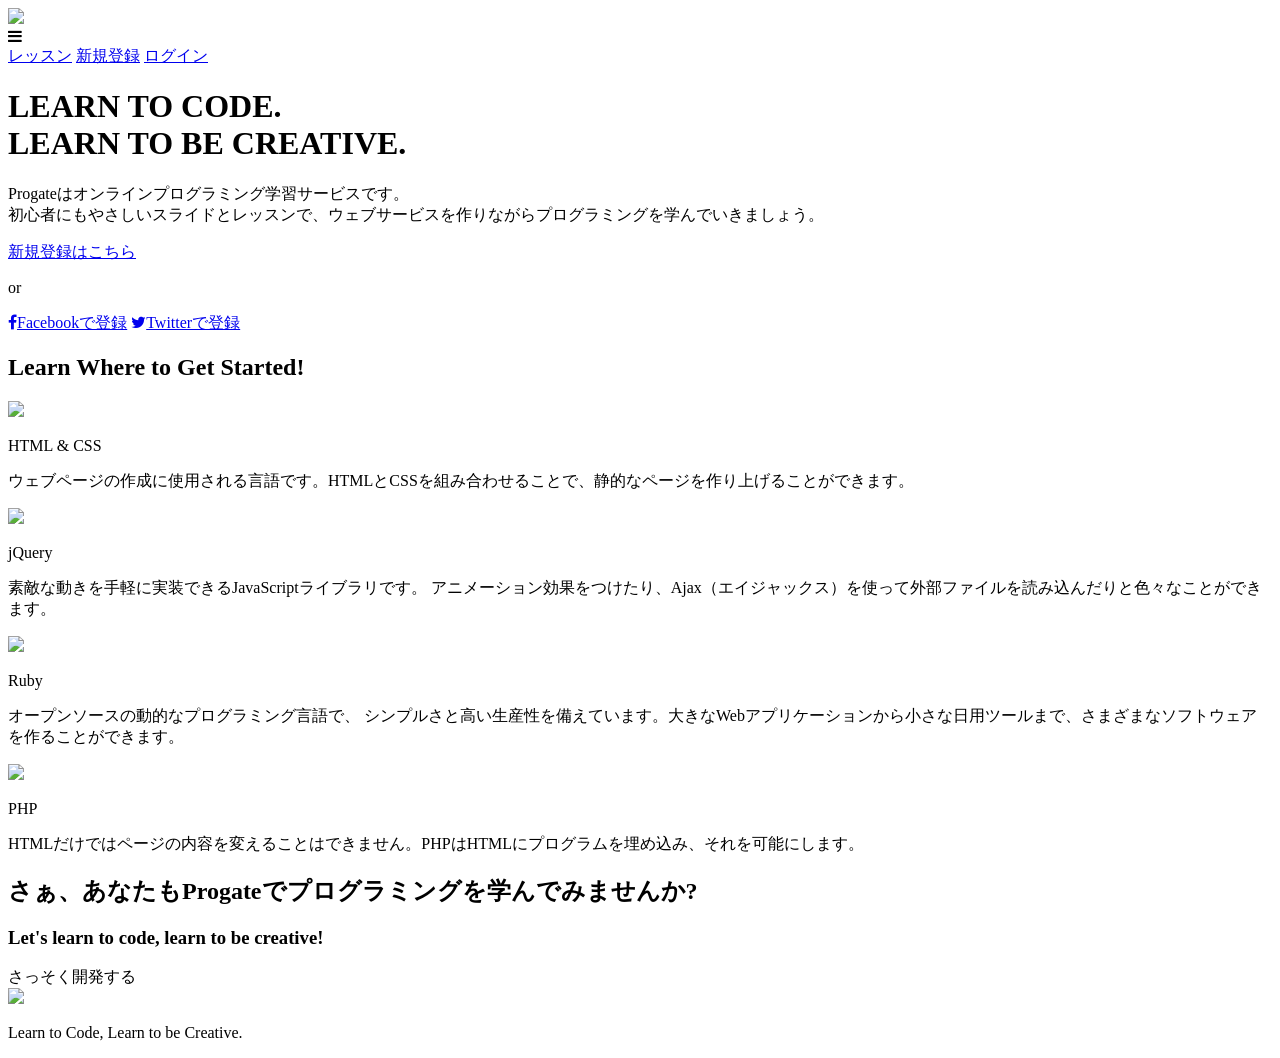
==== index.html @ 517d896f "cm ind" ====
<!DOCTYPE html>
<html>
<head>
  <meta charset="utf-8">
  <meta name="viewport" content="width=device-width, initial-scale=1.0">
  <title>Progate</title>
  <link href="https://maxcdn.bootstrapcdn.com/font-awesome/4.7.0/css/font-awesome.min.css" rel="stylesheet" integrity="sha384-wvfXpqpZZVQGK6TAh5PVlGOfQNHSoD2xbE+QkPxCAFlNEevoEH3Sl0sibVcOQVnN" crossorigin="anonymous">
  <link rel="stylesheet" type="text/css" href="stylesheet.css">
</head>
<body>
  <header>
    <div class="container">
      <div class="header-left">
        <img class="logo" src="https://prog-8.com/images/html/advanced/main_logo.png">
      </div>
      <span class="fa fa-bars menu-icon"></span>
      <div class="header-right">
        <a href="#">レッスン</a>
        <a href="#">新規登録</a>
        <a href="#" class="login">ログイン</a>
      </div>
    </div>
  </header>
  <div class="top-wrapper">
    <div class="container">
      <h1>LEARN TO CODE.<br>LEARN TO BE CREATIVE.</h1>
      <p>Progateはオンラインプログラミング学習サービスです。<br>初心者にもやさしいスライドとレッスンで、ウェブサービスを作りながらプログラミングを学んでいきましょう。</p>
      <div class="btn-wrapper">
        <a href="#" class="btn signup">新規登録はこちら</a>
        <p>or</p>
        <a href="#" class="btn facebook"><span class="fa fa-facebook"></span>Facebookで登録</a>
        <a href="#" class="btn twitter"><span class="fa fa-twitter"></span>Twitterで登録</a>
      </div>
    </div>
  </div>
  <div class="lesson-wrapper">
    <div class="container">
      <div class="heading">
        <h2>Learn Where to Get Started!</h2>
      </div>
      <div class="lessons">
        <div class="lesson">
          <div class="lesson-icon">
            <img src="https://prog-8.com/images/html/advanced/html.png">
            <p>HTML & CSS</p>
          </div>
          <p class="text-contents">ウェブページの作成に使用される言語です。HTMLとCSSを組み合わせることで、静的なページを作り上げることができます。</p>
        </div>
        <div class="lesson">
          <div class="lesson-icon">
            <img src="https://prog-8.com/images/html/advanced/jQuery.png">
            <p>jQuery</p>
          </div>
          <p class="text-contents">素敵な動きを手軽に実装できるJavaScriptライブラリです。 アニメーション効果をつけたり、Ajax（エイジャックス）を使って外部ファイルを読み込んだりと色々なことができます。</p>
        </div>
        <div class="lesson">
          <div class="lesson-icon">
            <img src="https://prog-8.com/images/html/advanced/ruby.png">
            <p>Ruby</p>
          </div>
          <p class="text-contents">オープンソースの動的なプログラミング言語で、 シンプルさと高い生産性を備えています。大きなWebアプリケーションから小さな日用ツールまで、さまざまなソフトウェアを作ることができます。</p>
        </div>
        <div class="lesson">
          <div class="lesson-icon">
            <img src="https://prog-8.com/images/html/advanced/php.png">
            <p>PHP</p>
          </div>
          <p class="text-contents">HTMLだけではページの内容を変えることはできません。PHPはHTMLにプログラムを埋め込み、それを可能にします。</p>
        </div>
      </div>
      <div class="clear"></div>
    </div>
  </div>
  <div class="message-wrapper">
    <div class="container">
      <div class="heading">
        <h2>さぁ、あなたもProgateでプログラミングを学んでみませんか?</h2>
        <h3>Let's learn to code, learn to be creative!</h3>
      </div>
      <span class="btn message">さっそく開発する</span>
    </div>
  </div>
  <footer>
    <div class="container">
      <img src="https://prog-8.com/images/html/advanced/footer_logo.png">
      <p>Learn to Code, Learn to be Creative.</p>
    </div>
  </footer>
</body>
</html>
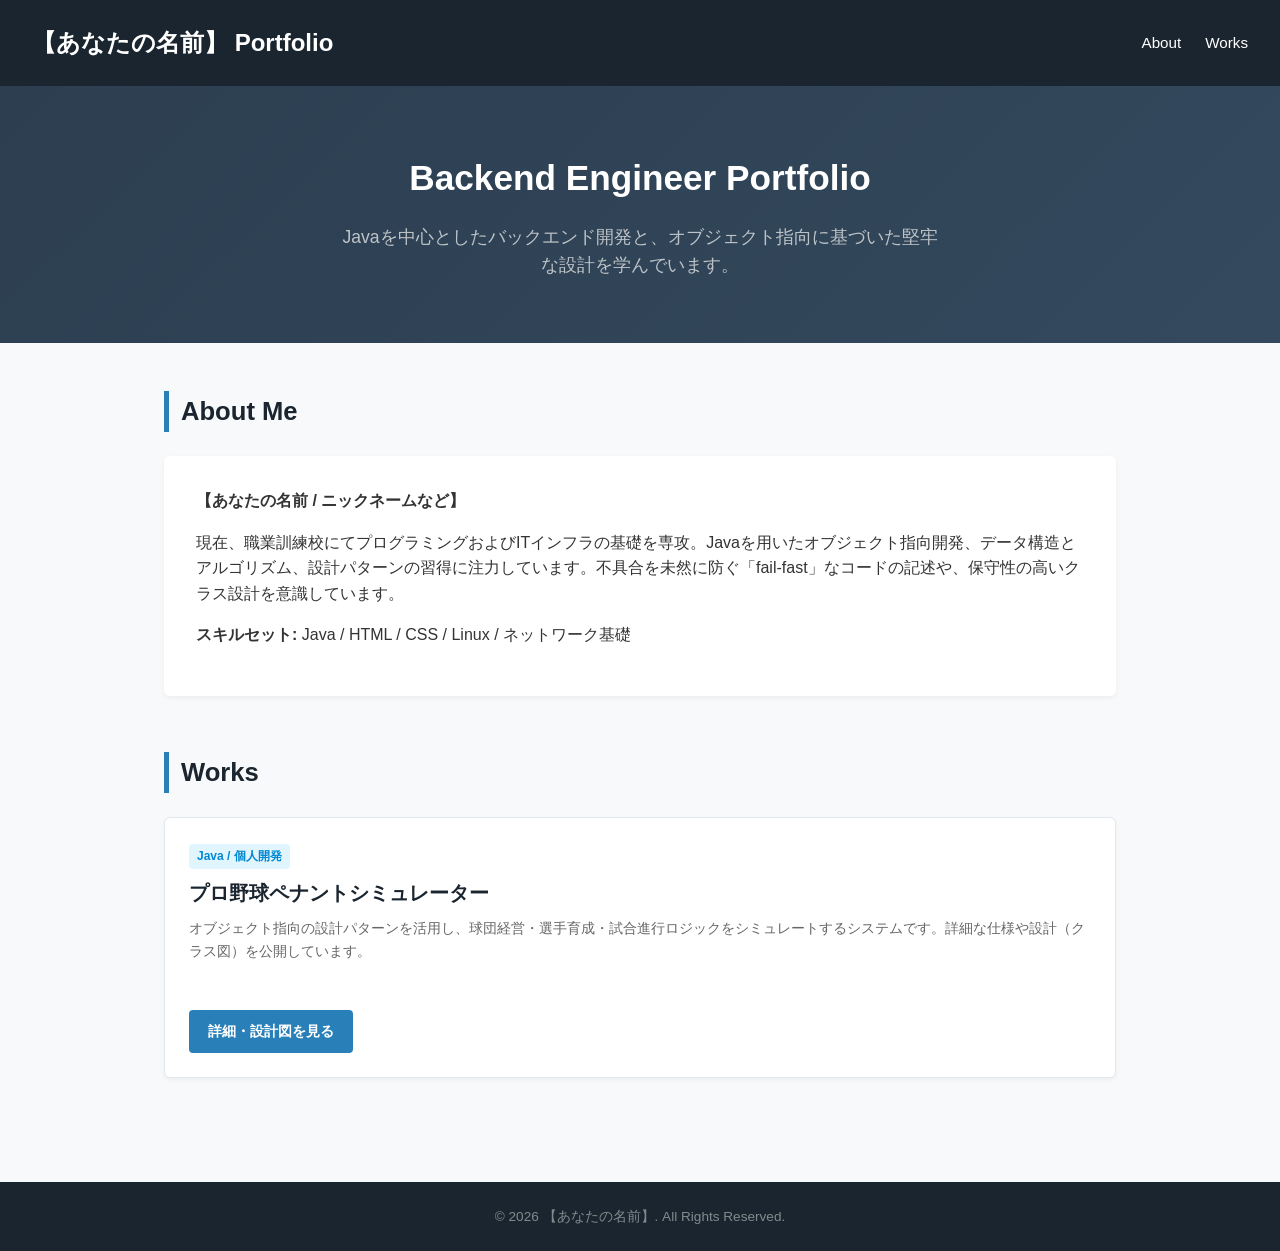
==== commit 251edb5d: "cm server" ====
--- a/index.html
+++ b/index.html
@@ -1,90 +1,62 @@
 <!DOCTYPE html>
-<html>
+<html lang="ja">
 <head>
-  <meta charset="utf-8">
-  <meta name="viewport" content="width=device-width, initial-scale=1.0">
-  <title>Progate</title>
-  <link href="https://maxcdn.bootstrapcdn.com/font-awesome/4.7.0/css/font-awesome.min.css" rel="stylesheet" integrity="sha384-wvfXpqpZZVQGK6TAh5PVlGOfQNHSoD2xbE+QkPxCAFlNEevoEH3Sl0sibVcOQVnN" crossorigin="anonymous">
-  <link rel="stylesheet" type="text/css" href="stylesheet.css">
+    <meta charset="UTF-8">
+    <meta name="viewport" content="width=device-width, initial-scale=1.0">
+    <title>【あなたの名前】 Portfolio</title>
+    <link rel="stylesheet" href="style.css">
 </head>
 <body>
-  <header>
+
+    <header>
+        <h1>【あなたの名前】 Portfolio</h1>
+        <nav>
+            <ul>
+                <li><a href="#about">About</a></li>
+                <li><a href="#works">Works</a></li>
+            </ul>
+        </nav>
+    </header>
+
+    <div class="hero">
+        <h2>Backend Engineer Portfolio</h2>
+        <p>Javaを中心としたバックエンド開発と、オブジェクト指向に基づいた堅牢な設計を学んでいます。</p>
+    </div>
+
     <div class="container">
-      <div class="header-left">
-        <img class="logo" src="https://prog-8.com/images/html/advanced/main_logo.png">
-      </div>
-      <span class="fa fa-bars menu-icon"></span>
-      <div class="header-right">
-        <a href="#">レッスン</a>
-        <a href="#">新規登録</a>
-        <a href="#" class="login">ログイン</a>
-      </div>
+
+        <section id="about">
+            <h3>About Me</h3>
+            <div class="profile-box">
+                <p><strong>【あなたの名前 / ニックネームなど】</strong></p>
+                <p>現在、職業訓練校にてプログラミングおよびITインフラの基礎を専攻。Javaを用いたオブジェクト指向開発、データ構造とアルゴリズム、設計パターンの習得に注力しています。不具合を未然に防ぐ「fail-fast」なコードの記述や、保守性の高いクラス設計を意識しています。</p>
+                <p><strong>スキルセット:</strong> Java / HTML / CSS / Linux / ネットワーク基礎</p>
+            </div>
+        </section>
+
+        <section id="works">
+            <h3>Works</h3>
+            <div class="portfolio-grid">
+
+                <div class="portfolio-card">
+                    <div class="card-content">
+                        <span class="card-tag">Java / 個人開発</span>
+                        <h4 class="card-title">プロ野球ペナントシミュレーター</h4>
+                        <p class="card-desc">
+                            オブジェクト指向の設計パターンを活用し、球団経営・選手育成・試合進行ロジックをシミュレートするシステムです。詳細な仕様や設計（クラス図）を公開しています。
+                        </p>
+                        <a href="baseball.html" class="btn-link">詳細・設計図を見る</a>
+                    </div>
+                </div>
+
+            </div>
+        </section>
+
     </div>
-  </header>
-  <div class="top-wrapper">
-    <div class="container">
-      <h1>LEARN TO CODE.<br>LEARN TO BE CREATIVE.</h1>
-      <p>Progateはオンラインプログラミング学習サービスです。<br>初心者にもやさしいスライドとレッスンで、ウェブサービスを作りながらプログラミングを学んでいきましょう。</p>
-      <div class="btn-wrapper">
-        <a href="#" class="btn signup">新規登録はこちら</a>
-        <p>or</p>
-        <a href="#" class="btn facebook"><span class="fa fa-facebook"></span>Facebookで登録</a>
-        <a href="#" class="btn twitter"><span class="fa fa-twitter"></span>Twitterで登録</a>
-      </div>
-    </div>
-  </div>
-  <div class="lesson-wrapper">
-    <div class="container">
-      <div class="heading">
-        <h2>Learn Where to Get Started!</h2>
-      </div>
-      <div class="lessons">
-        <div class="lesson">
-          <div class="lesson-icon">
-            <img src="https://prog-8.com/images/html/advanced/html.png">
-            <p>HTML & CSS</p>
-          </div>
-          <p class="text-contents">ウェブページの作成に使用される言語です。HTMLとCSSを組み合わせることで、静的なページを作り上げることができます。</p>
-        </div>
-        <div class="lesson">
-          <div class="lesson-icon">
-            <img src="https://prog-8.com/images/html/advanced/jQuery.png">
-            <p>jQuery</p>
-          </div>
-          <p class="text-contents">素敵な動きを手軽に実装できるJavaScriptライブラリです。 アニメーション効果をつけたり、Ajax（エイジャックス）を使って外部ファイルを読み込んだりと色々なことができます。</p>
-        </div>
-        <div class="lesson">
-          <div class="lesson-icon">
-            <img src="https://prog-8.com/images/html/advanced/ruby.png">
-            <p>Ruby</p>
-          </div>
-          <p class="text-contents">オープンソースの動的なプログラミング言語で、 シンプルさと高い生産性を備えています。大きなWebアプリケーションから小さな日用ツールまで、さまざまなソフトウェアを作ることができます。</p>
-        </div>
-        <div class="lesson">
-          <div class="lesson-icon">
-            <img src="https://prog-8.com/images/html/advanced/php.png">
-            <p>PHP</p>
-          </div>
-          <p class="text-contents">HTMLだけではページの内容を変えることはできません。PHPはHTMLにプログラムを埋め込み、それを可能にします。</p>
-        </div>
-      </div>
-      <div class="clear"></div>
-    </div>
-  </div>
-  <div class="message-wrapper">
-    <div class="container">
-      <div class="heading">
-        <h2>さぁ、あなたもProgateでプログラミングを学んでみませんか?</h2>
-        <h3>Let's learn to code, learn to be creative!</h3>
-      </div>
-      <span class="btn message">さっそく開発する</span>
-    </div>
-  </div>
-  <footer>
-    <div class="container">
-      <img src="https://prog-8.com/images/html/advanced/footer_logo.png">
-      <p>Learn to Code, Learn to be Creative.</p>
-    </div>
-  </footer>
+
+    <footer>
+        <p>&copy; 2026 【あなたの名前】. All Rights Reserved.</p>
+    </footer>
+
 </body>
 </html>
--- a/style.css
+++ b/style.css
@@ -0,0 +1,168 @@
+/* --- 基本リセット & 共通設定 --- */
+* {
+    box-sizing: border-box;
+    margin: 0;
+    padding: 0;
+}
+body {
+    font-family: "Helvetica Neue", Arial, "Hiragino Kaku Gothic ProN", "Hiragino Sans", Meiryo, sans-serif;
+    line-height: 1.6;
+    color: #333;
+    background-color: #f8f9fa;
+}
+a {
+    color: #0056b3;
+    text-decoration: none;
+}
+a:hover {
+    text-decoration: underline;
+}
+
+/* --- ヘッダー --- */
+header {
+    background-color: #1a252f;
+    color: #fff;
+    padding: 1.5rem 2rem;
+    display: flex;
+    justify-content: space-between;
+    align-items: center;
+}
+header h1 {
+    font-size: 1.5rem;
+    font-weight: 700;
+}
+nav ul {
+    display: flex;
+    list-style: none;
+}
+nav ul li {
+    margin-left: 1.5rem;
+}
+nav ul li a {
+    color: #fff;
+    font-size: 0.95rem;
+}
+
+/* --- メインビジュアル --- */
+.hero {
+    background: linear-gradient(135deg, #2c3e50, #34495e);
+    color: #fff;
+    padding: 4rem 2rem;
+    text-align: center;
+}
+.hero h2 {
+    font-size: 2.2rem;
+    margin-bottom: 1rem;
+}
+.hero p {
+    font-size: 1.1rem;
+    color: #bdc3c7;
+    max-width: 600px;
+    margin: 0 auto;
+}
+
+/* --- コンテンツエリア共通 --- */
+.container {
+    max-width: 1000px;
+    margin: 0 auto;
+    padding: 3rem 1.5rem;
+}
+section {
+    margin-bottom: 3.5rem;
+}
+h3 {
+    font-size: 1.6rem;
+    color: #1a252f;
+    border-left: 5px solid #2980b9;
+    padding-left: 0.75rem;
+    margin-bottom: 1.5rem;
+}
+
+/* --- プロフィール --- */
+.profile-box {
+    background: #fff;
+    padding: 2rem;
+    border-radius: 6px;
+    box-shadow: 0 2px 5px rgba(0,0,0,0.05);
+}
+.profile-box p {
+    margin-bottom: 1rem;
+}
+
+/* --- ポートフォリオ（作品リスト） --- */
+.portfolio-grid {
+    display: grid;
+    grid-template-columns: repeat(auto-fit, minmax(300px, 1fr));
+    gap: 2rem;
+}
+.portfolio-card {
+    background: #fff;
+    border: 1px solid #e2e8f0;
+    border-radius: 6px;
+    overflow: hidden;
+    box-shadow: 0 2px 5px rgba(0,0,0,0.05);
+    transition: transform 0.2s;
+}
+.portfolio-card:hover {
+    transform: translateY(-4px);
+    box-shadow: 0 4px 10px rgba(0,0,0,0.1);
+}
+.card-content {
+    padding: 1.5rem;
+}
+.card-tag {
+    display: inline-block;
+    background: #e1f5fe;
+    color: #0288d1;
+    font-size: 0.75rem;
+    padding: 0.2rem 0.5rem;
+    border-radius: 4px;
+    font-weight: bold;
+    margin-bottom: 0.5rem;
+}
+.card-title {
+    font-size: 1.25rem;
+    margin-bottom: 0.5rem;
+    color: #1a252f;
+}
+.card-desc {
+    font-size: 0.9rem;
+    color: #666;
+    margin-bottom: 1.5rem;
+    height: 4.8em;
+    overflow: hidden;
+    display: -webkit-box;
+    -webkit-line-clamp: 3;
+    -webkit-box-orient: vertical;
+}
+.btn-link {
+    display: inline-block;
+    background-color: #2980b9;
+    color: #fff;
+    padding: 0.6rem 1.2rem;
+    border-radius: 4px;
+    font-size: 0.9rem;
+    font-weight: bold;
+    text-align: center;
+}
+.btn-link:hover {
+    background-color: #216a9b;
+    text-decoration: none;
+}
+
+/* --- フッター --- */
+footer {
+    background-color: #1a252f;
+    color: #7f8c8d;
+    text-align: center;
+    padding: 1.5rem;
+    font-size: 0.85rem;
+    margin-top: auto;
+}
+
+/* レスポンシブ対応 */
+@media (max-width: 600px) {
+    header { flex-direction: column; text-align: center; }
+    nav ul { margin-top: 1rem; }
+    .hero h2 { font-size: 1.8rem; }
+}
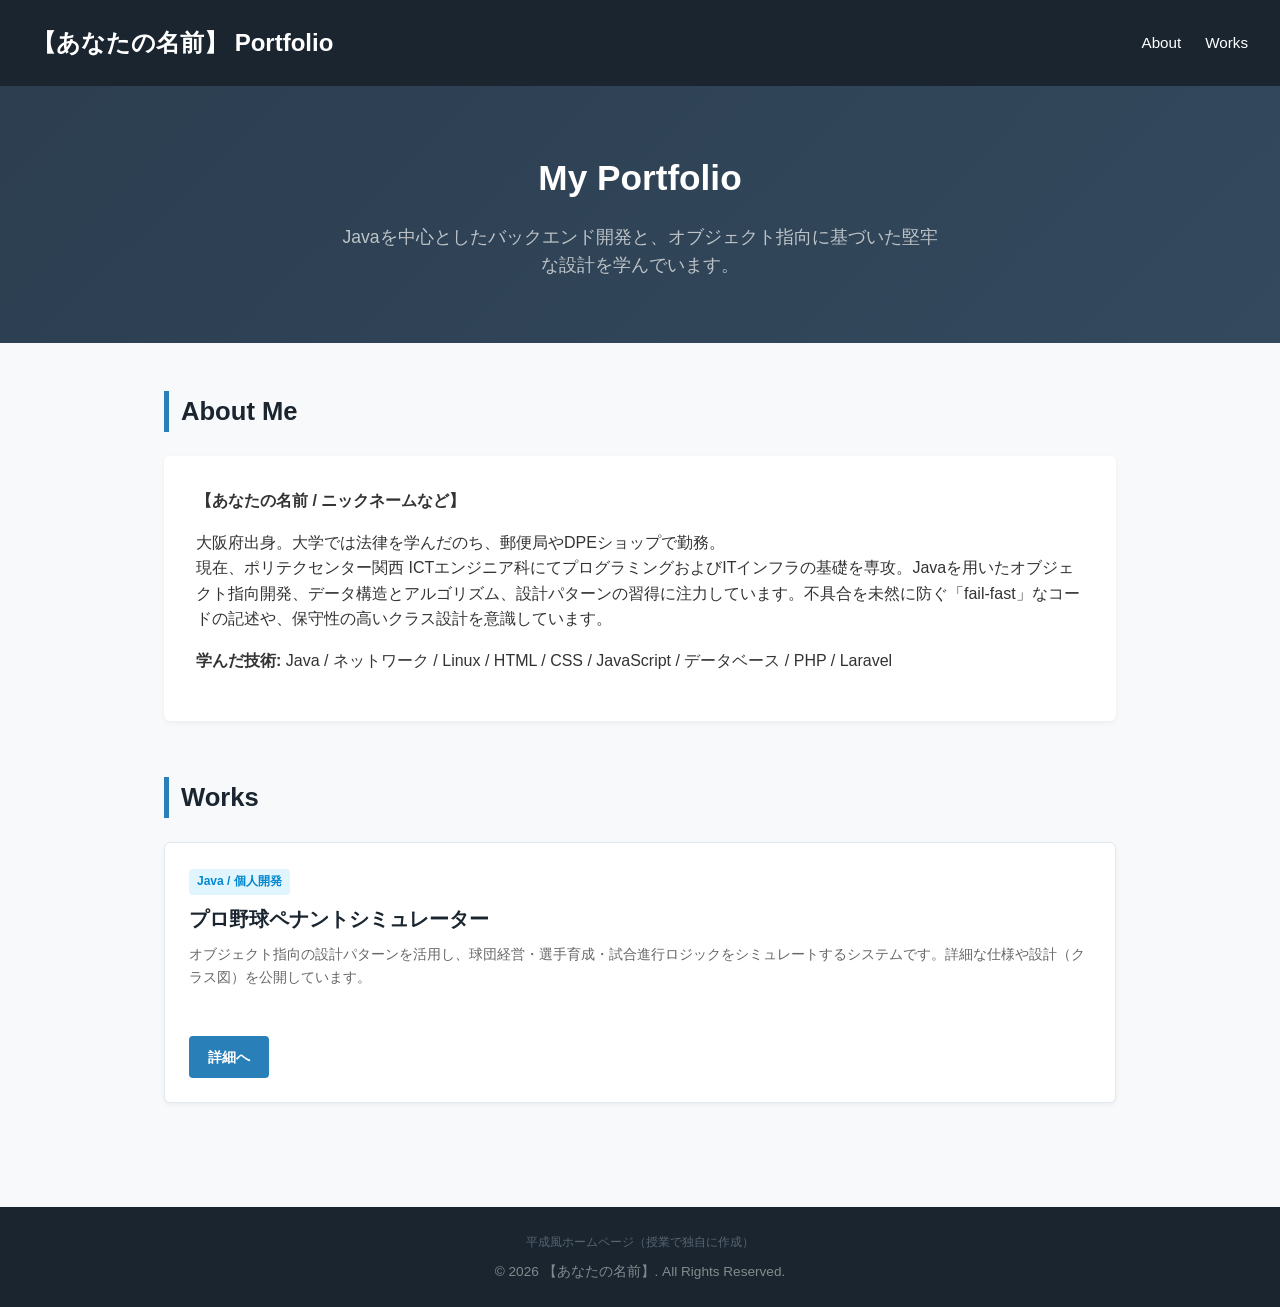
==== commit c9d4e662: "cm 260518" ====
--- a/index.html
+++ b/index.html
@@ -19,7 +19,7 @@
     </header>
 
     <div class="hero">
-        <h2>Backend Engineer Portfolio</h2>
+        <h2>My Portfolio</h2>
         <p>Javaを中心としたバックエンド開発と、オブジェクト指向に基づいた堅牢な設計を学んでいます。</p>
     </div>
 
@@ -29,8 +29,9 @@
             <h3>About Me</h3>
             <div class="profile-box">
                 <p><strong>【あなたの名前 / ニックネームなど】</strong></p>
-                <p>現在、職業訓練校にてプログラミングおよびITインフラの基礎を専攻。Javaを用いたオブジェクト指向開発、データ構造とアルゴリズム、設計パターンの習得に注力しています。不具合を未然に防ぐ「fail-fast」なコードの記述や、保守性の高いクラス設計を意識しています。</p>
-                <p><strong>スキルセット:</strong> Java / HTML / CSS / Linux / ネットワーク基礎</p>
+                <p>大阪府出身。大学では法律を学んだのち、郵便局やDPEショップで勤務。<br>
+                  現在、ポリテクセンター関西 ICTエンジニア科にてプログラミングおよびITインフラの基礎を専攻。Javaを用いたオブジェクト指向開発、データ構造とアルゴリズム、設計パターンの習得に注力しています。不具合を未然に防ぐ「fail-fast」なコードの記述や、保守性の高いクラス設計を意識しています。</p>
+                <p><strong>学んだ技術:</strong> Java / ネットワーク / Linux / HTML / CSS / JavaScript / データベース / PHP / Laravel</p>
             </div>
         </section>
 
@@ -45,7 +46,7 @@
                         <p class="card-desc">
                             オブジェクト指向の設計パターンを活用し、球団経営・選手育成・試合進行ロジックをシミュレートするシステムです。詳細な仕様や設計（クラス図）を公開しています。
                         </p>
-                        <a href="baseball.html" class="btn-link">詳細・設計図を見る</a>
+                        <a href="baseball.html" class="btn-link">詳細へ</a>
                     </div>
                 </div>
 
@@ -54,7 +55,11 @@
 
     </div>
 
+    <!-- フッター -->
     <footer>
+        <div class="heisei-link-container">
+            <a href="server/index.html" class="heisei-link" target="_blank">平成風ホームページ（授業で独自に作成）</a>
+        </div>
         <p>&copy; 2026 【あなたの名前】. All Rights Reserved.</p>
     </footer>
 
--- a/style.css
+++ b/style.css
@@ -165,4 +165,20 @@
     header { flex-direction: column; text-align: center; }
     nav ul { margin-top: 1rem; }
     .hero h2 { font-size: 1.8rem; }
+}
+
+
+/* --- 平成風リンク（隠しネタ用） --- */
+.heisei-link-container {
+    margin-bottom: 0.5rem;
+}
+.heisei-link {
+    font-size: 0.75rem;
+    color: #566573; /* フッターの背景に馴染む目立たない色 */
+    text-decoration: none;
+    transition: color 0.2s;
+}
+.heisei-link:hover {
+    color: #bdc3c7; /* ホバーした時だけ少し見やすくなる */
+    text-decoration: underline;
 }
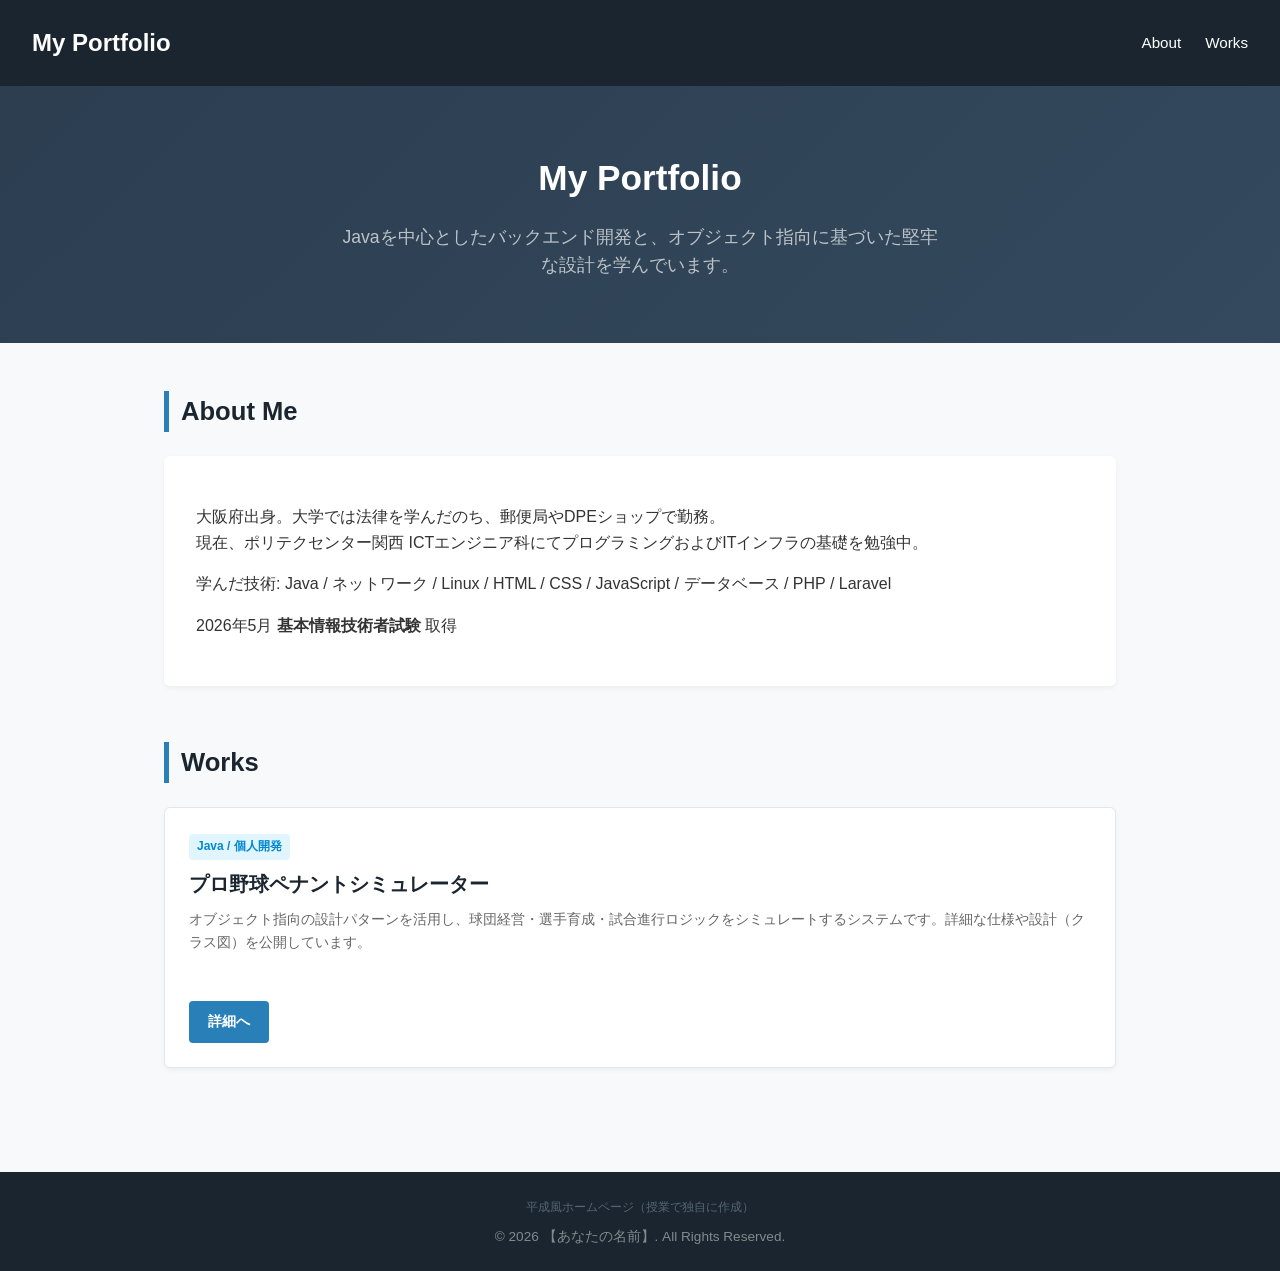
==== commit 59328ca7: "cm FE" ====
--- a/index.html
+++ b/index.html
@@ -3,13 +3,13 @@
 <head>
     <meta charset="UTF-8">
     <meta name="viewport" content="width=device-width, initial-scale=1.0">
-    <title>【あなたの名前】 Portfolio</title>
+    <title>My Portfolio</title>
     <link rel="stylesheet" href="style.css">
 </head>
 <body>
 
     <header>
-        <h1>【あなたの名前】 Portfolio</h1>
+        <h1>My Portfolio</h1>
         <nav>
             <ul>
                 <li><a href="#about">About</a></li>
@@ -28,10 +28,11 @@
         <section id="about">
             <h3>About Me</h3>
             <div class="profile-box">
-                <p><strong>【あなたの名前 / ニックネームなど】</strong></p>
+                <p><strong></strong></p>
                 <p>大阪府出身。大学では法律を学んだのち、郵便局やDPEショップで勤務。<br>
-                  現在、ポリテクセンター関西 ICTエンジニア科にてプログラミングおよびITインフラの基礎を専攻。Javaを用いたオブジェクト指向開発、データ構造とアルゴリズム、設計パターンの習得に注力しています。不具合を未然に防ぐ「fail-fast」なコードの記述や、保守性の高いクラス設計を意識しています。</p>
-                <p><strong>学んだ技術:</strong> Java / ネットワーク / Linux / HTML / CSS / JavaScript / データベース / PHP / Laravel</p>
+                  現在、ポリテクセンター関西 ICTエンジニア科にてプログラミングおよびITインフラの基礎を勉強中。</p>
+                <p>学んだ技術: Java / ネットワーク / Linux / HTML / CSS / JavaScript / データベース / PHP / Laravel</p>
+                <p>2026年5月 <strong>基本情報技術者試験</strong> 取得</p>
             </div>
         </section>
 
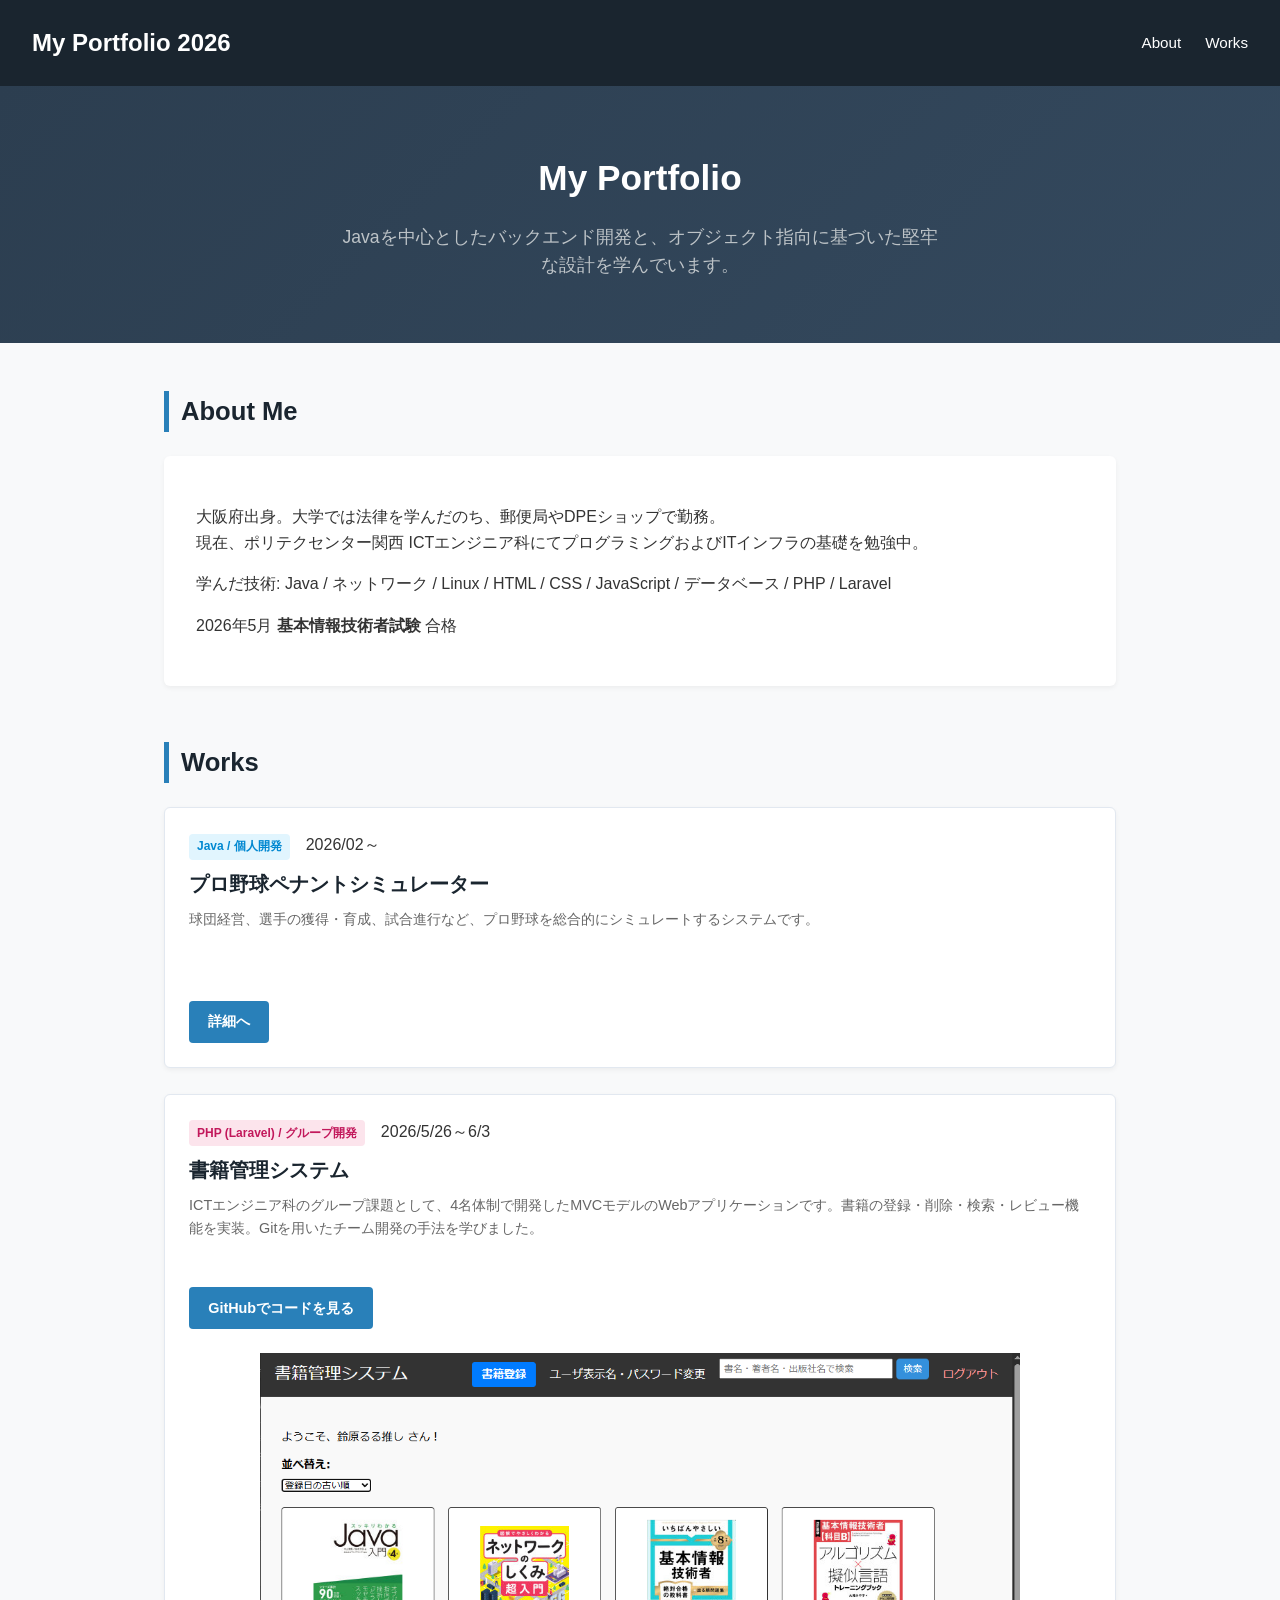
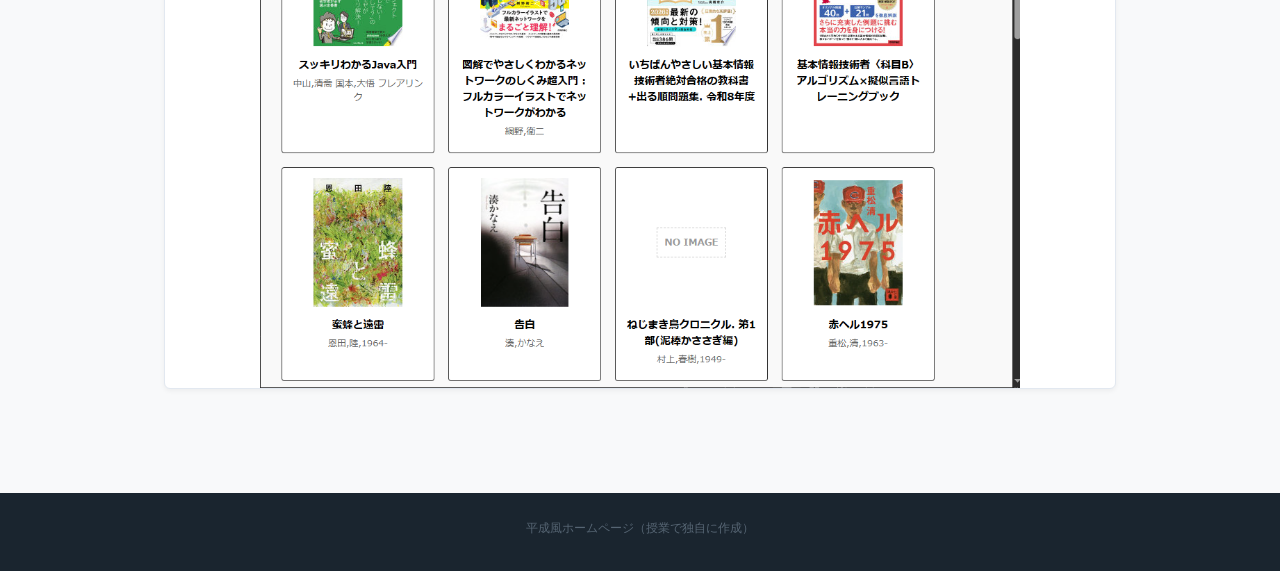
==== commit 76287089: "グループ課題（書籍管理システム）の紹介を追加" ====
--- a/index.html
+++ b/index.html
@@ -3,13 +3,13 @@
 <head>
     <meta charset="UTF-8">
     <meta name="viewport" content="width=device-width, initial-scale=1.0">
-    <title>My Portfolio</title>
+    <title>My Portfolio 2026</title>
     <link rel="stylesheet" href="style.css">
 </head>
 <body>
 
     <header>
-        <h1>My Portfolio</h1>
+        <h1>My Portfolio 2026</h1>
         <nav>
             <ul>
                 <li><a href="#about">About</a></li>
@@ -32,7 +32,7 @@
                 <p>大阪府出身。大学では法律を学んだのち、郵便局やDPEショップで勤務。<br>
                   現在、ポリテクセンター関西 ICTエンジニア科にてプログラミングおよびITインフラの基礎を勉強中。</p>
                 <p>学んだ技術: Java / ネットワーク / Linux / HTML / CSS / JavaScript / データベース / PHP / Laravel</p>
-                <p>2026年5月 <strong>基本情報技術者試験</strong> 取得</p>
+                <p>2026年5月 <strong>基本情報技術者試験</strong> 合格</p>
             </div>
         </section>
 
@@ -42,16 +42,30 @@
 
                 <div class="portfolio-card">
                     <div class="card-content">
-                        <span class="card-tag">Java / 個人開発</span>
+                        <span class="card-tag">Java / 個人開発</span>　2026/02～
                         <h4 class="card-title">プロ野球ペナントシミュレーター</h4>
                         <p class="card-desc">
-                            オブジェクト指向の設計パターンを活用し、球団経営・選手育成・試合進行ロジックをシミュレートするシステムです。詳細な仕様や設計（クラス図）を公開しています。
+                            球団経営、選手の獲得・育成、試合進行など、プロ野球を総合的にシミュレートするシステムです。
                         </p>
                         <a href="baseball.html" class="btn-link">詳細へ</a>
                     </div>
                 </div>
 
             </div>
+            <br>
+            <div class="portfolio-card">
+                    <div class="card-content">
+                        <span class="card-tag" style="background: #fce4ec; color: #c2185b;">PHP (Laravel) / グループ開発</span>　2026/5/26～6/3
+                        <h4 class="card-title">書籍管理システム</h4>
+                        <p class="card-desc">
+                            ICTエンジニア科のグループ課題として、4名体制で開発したMVCモデルのWebアプリケーションです。書籍の登録・削除・検索・レビュー機能を実装。Gitを用いたチーム開発の手法を学びました。
+                        </p>
+                        <a href="https://github.com/jeed19/book_manager" class="btn-link" target="_blank">GitHubでコードを見る</a>
+                    </div>
+                    <div class="img">
+                        <img src="img/book_manager.png" alt="書籍管理システムのスクリーンショット">
+                    </div>
+                </div>
         </section>
 
     </div>
@@ -61,7 +75,7 @@
         <div class="heisei-link-container">
             <a href="server/index.html" class="heisei-link" target="_blank">平成風ホームページ（授業で独自に作成）</a>
         </div>
-        <p>&copy; 2026 【あなたの名前】. All Rights Reserved.</p>
+        <!-- <p>&copy; 2026 . All Rights Reserved.</p> -->
     </footer>
 
 </body>
--- a/style.css
+++ b/style.css
@@ -181,4 +181,29 @@
 .heisei-link:hover {
     color: #bdc3c7; /* ホバーした時だけ少し見やすくなる */
     text-decoration: underline;
-}+}
+img {
+    width: 80%;
+  display: block;
+  margin-left: auto;
+  margin-right: auto;
+}
+/* --- カード内の画像スタイル --- */
+.card-img-wrapper {
+    width: 80%;
+    /* height: 180px; 画像を表示する高さを固定 */
+    overflow: hidden;
+    border-bottom: 1px solid #e2e8f0;
+    background-color: #f8f9fa;
+}
+.card-img-wrapper img {
+    width: 100%;
+    height: 100%;
+    object-fit: cover; /* 枠線に合わせて画像を綺麗にフィットさせる（アスペクト比維持） */
+    object-position: top center; /* システムの上部（ヘッダーや検索バー）が見えるように調整 */
+    transition: transform 0.2s;
+}
+/* カードホバー時に画像を少しズームする演出（お好みで） */
+/* .portfolio-card:hover .card-img-wrapper img {
+    transform: scale(1.03);
+} */
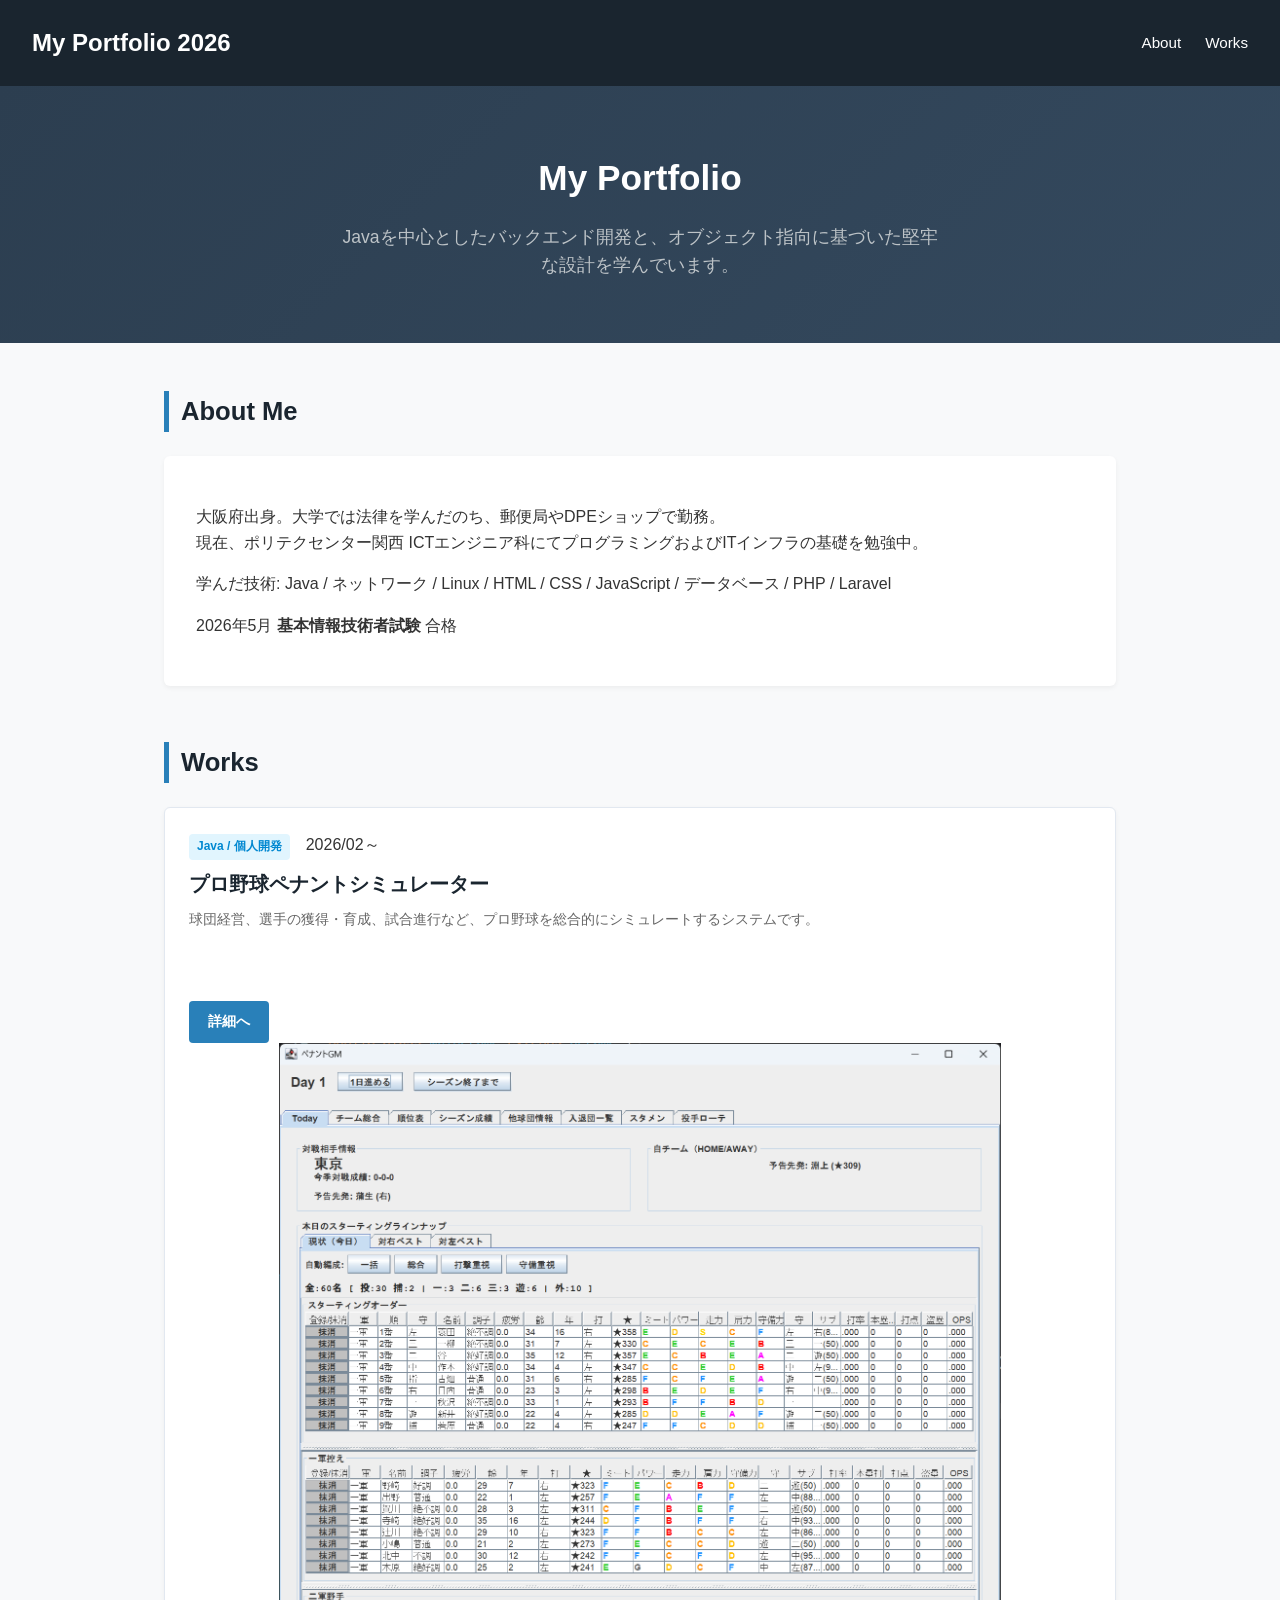
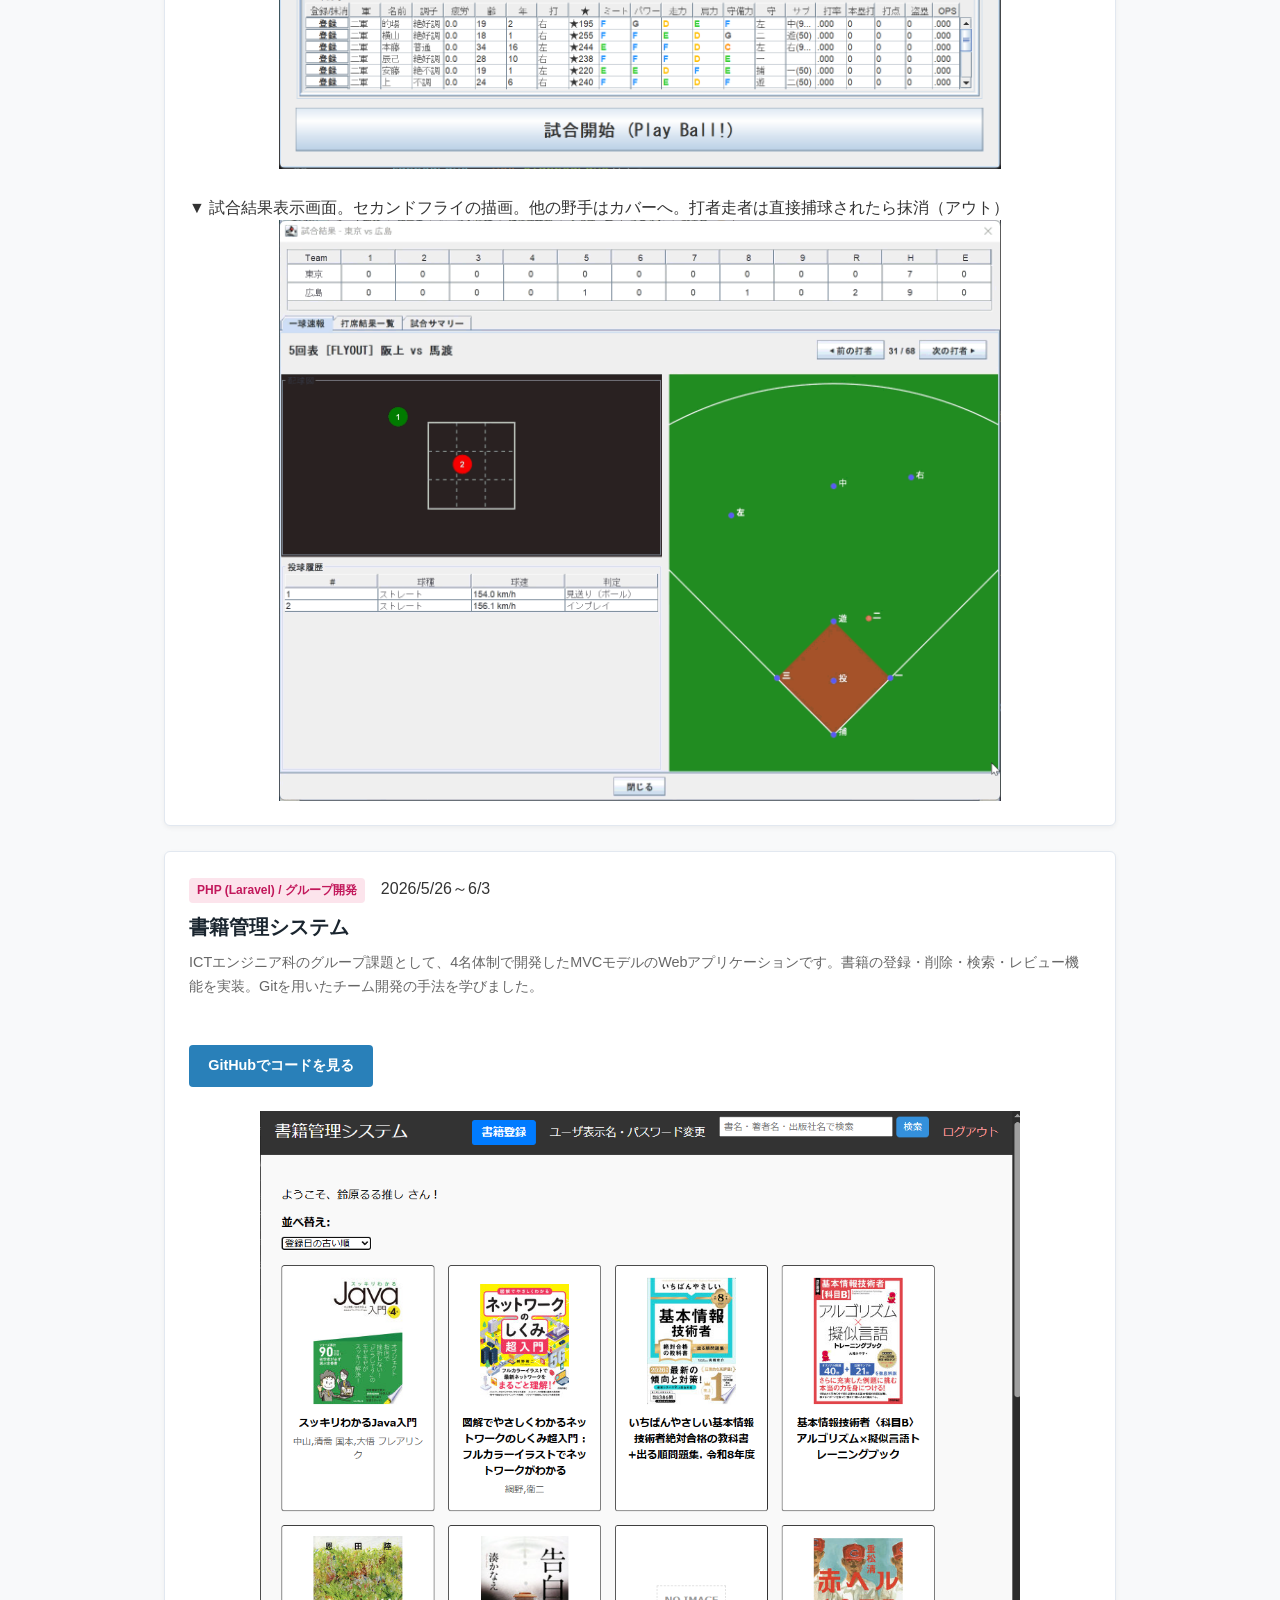
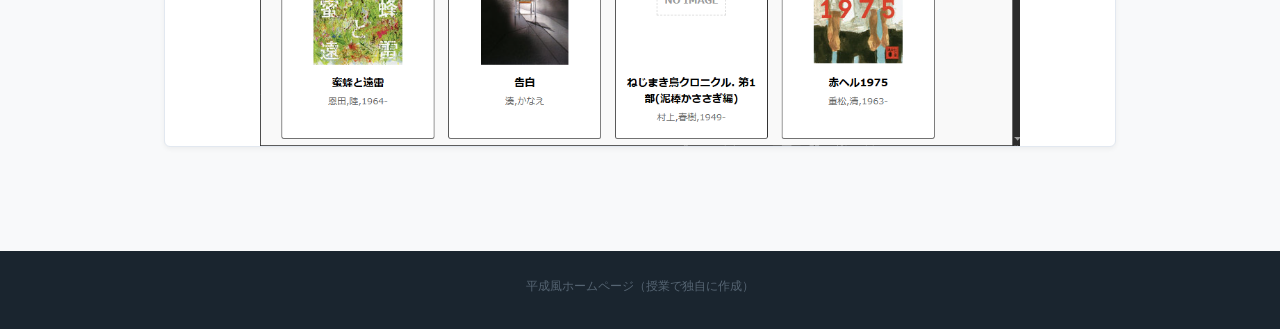
==== commit 88c00aa1: "ペナントシミュレーターの情報を更新" ====
--- a/index.html
+++ b/index.html
@@ -48,6 +48,13 @@
                             球団経営、選手の獲得・育成、試合進行など、プロ野球を総合的にシミュレートするシステムです。
                         </p>
                         <a href="baseball.html" class="btn-link">詳細へ</a>
+                        <br>
+                    <div class="img">
+                        <img src="img/pgm_main.png" alt="ペナントシミュレーターのスクリーンショット">
+                        <br>
+                        ▼ 試合結果表示画面。セカンドフライの描画。他の野手はカバーへ。打者走者は直接捕球されたら抹消（アウト）
+                        <img src="img/atbat.gif" alt="ペナントシミュレーターのスクリーンショット">
+                    </div>
                     </div>
                 </div>
 
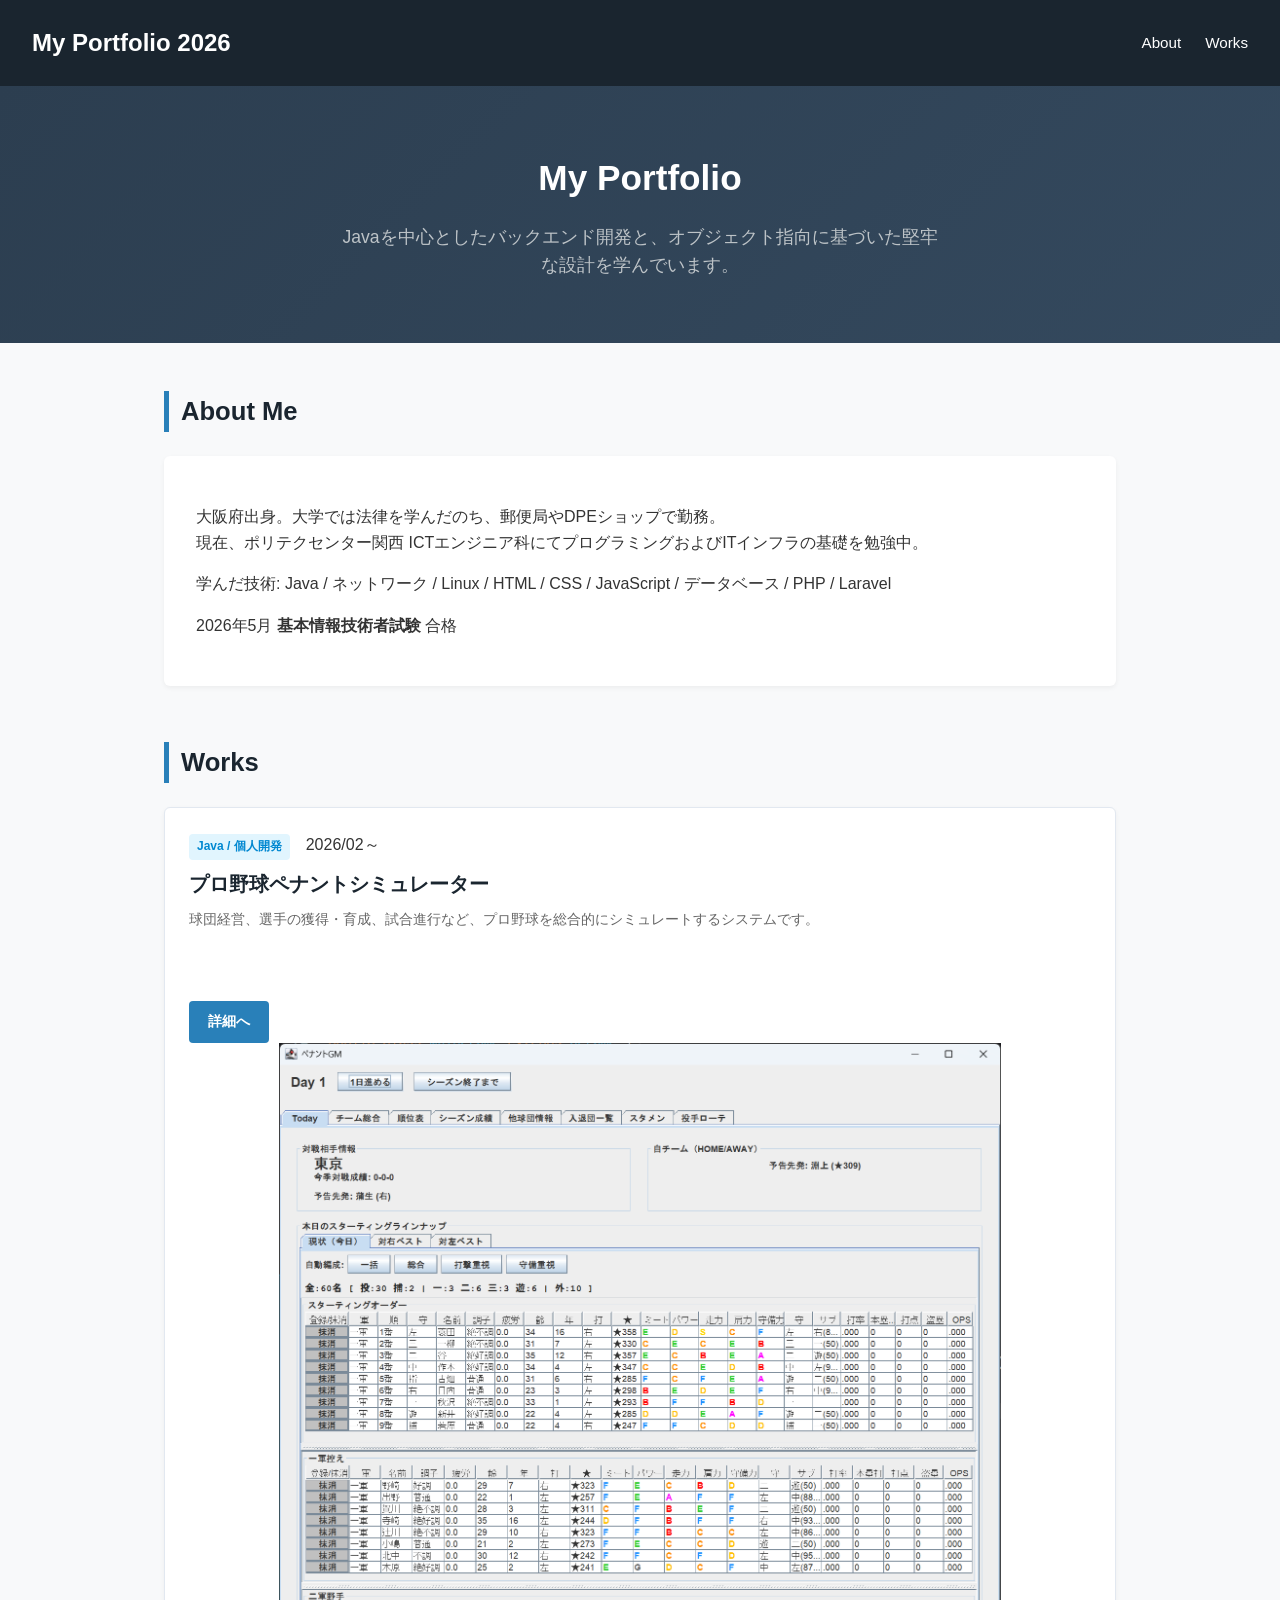
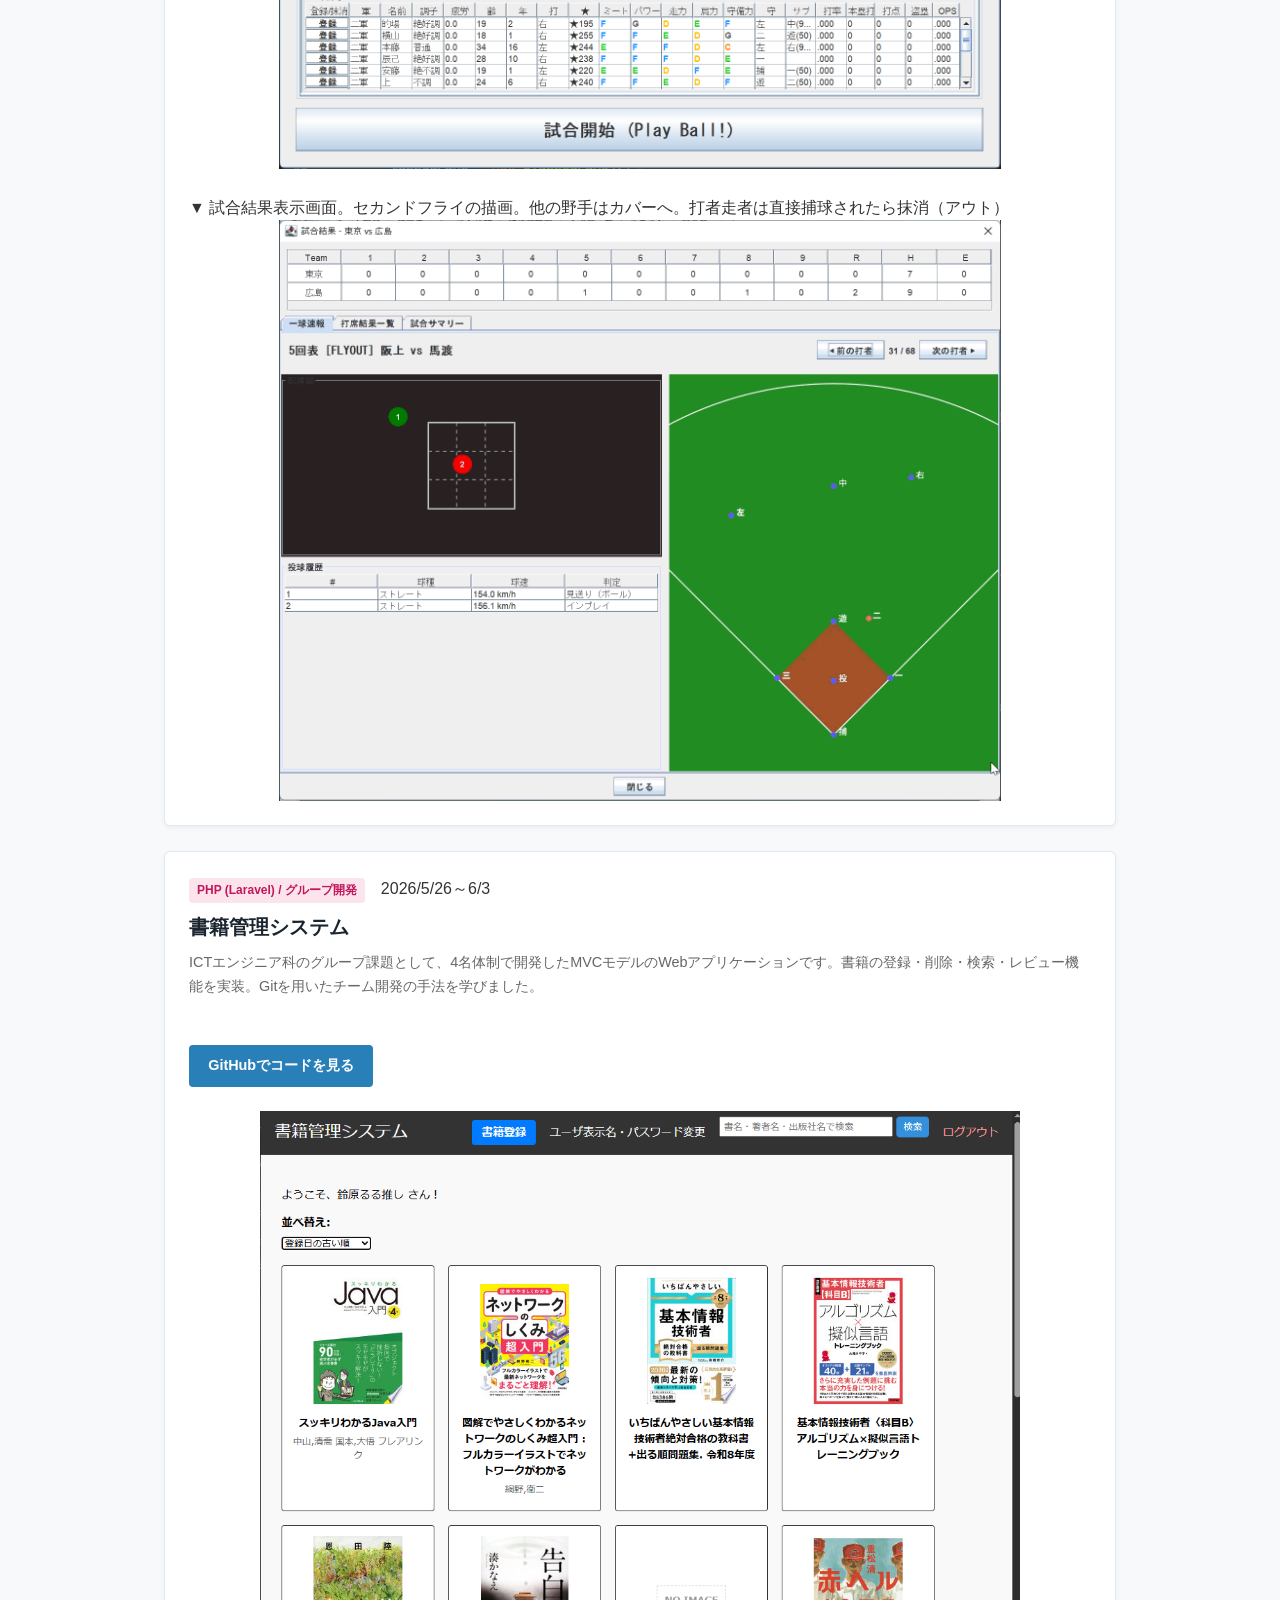
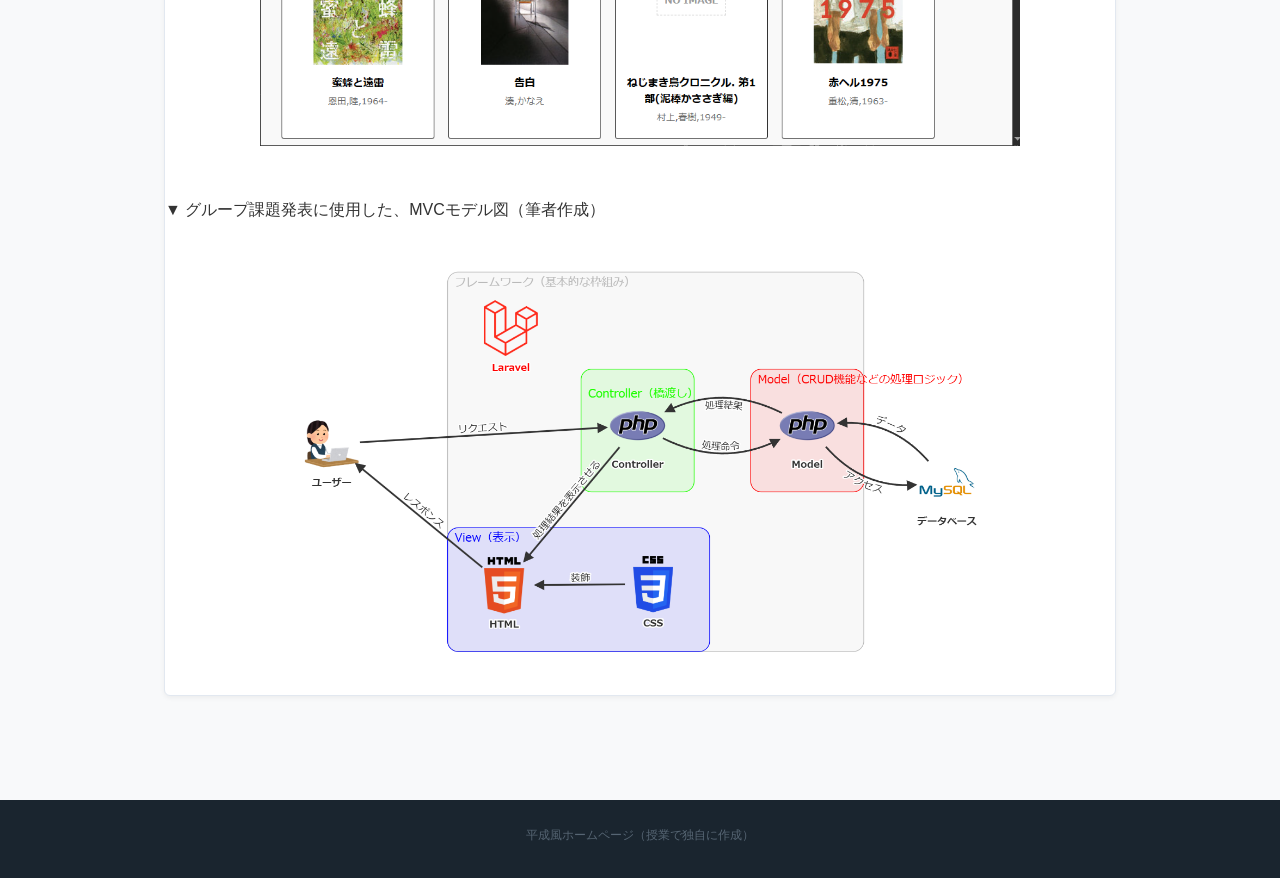
==== commit 9c6a0e1d: "MVCモデル図" ====
--- a/index.html
+++ b/index.html
@@ -70,7 +70,10 @@
                         <a href="https://github.com/jeed19/book_manager" class="btn-link" target="_blank">GitHubでコードを見る</a>
                     </div>
                     <div class="img">
-                        <img src="img/book_manager.png" alt="書籍管理システムのスクリーンショット">
+                        <img src="img/book_manager.png" alt="書籍管理システムのスクリーンショット"><br>
+                        <br>
+                        ▼ グループ課題発表に使用した、MVCモデル図（筆者作成）<br>
+                        <img src="img/MVCmodel_diagram.png" alt="MVCモデル図">
                     </div>
                 </div>
         </section>
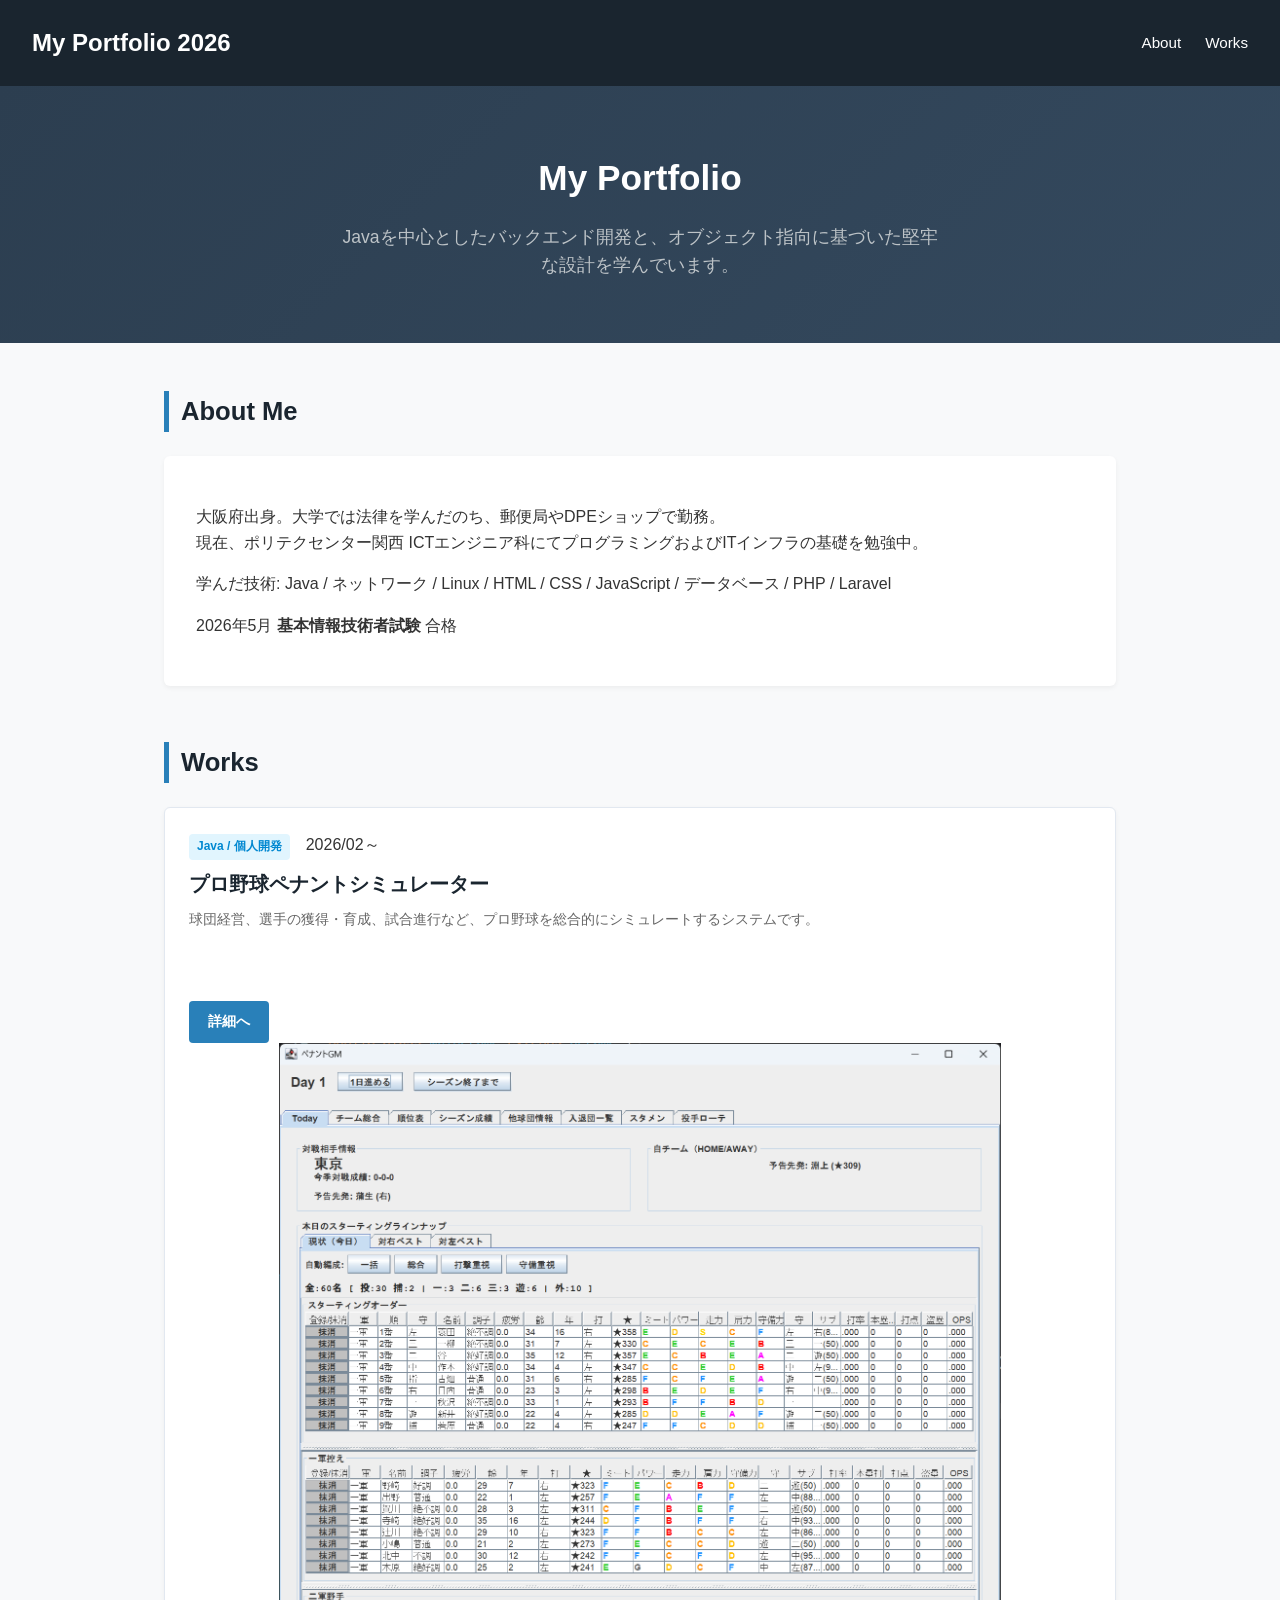
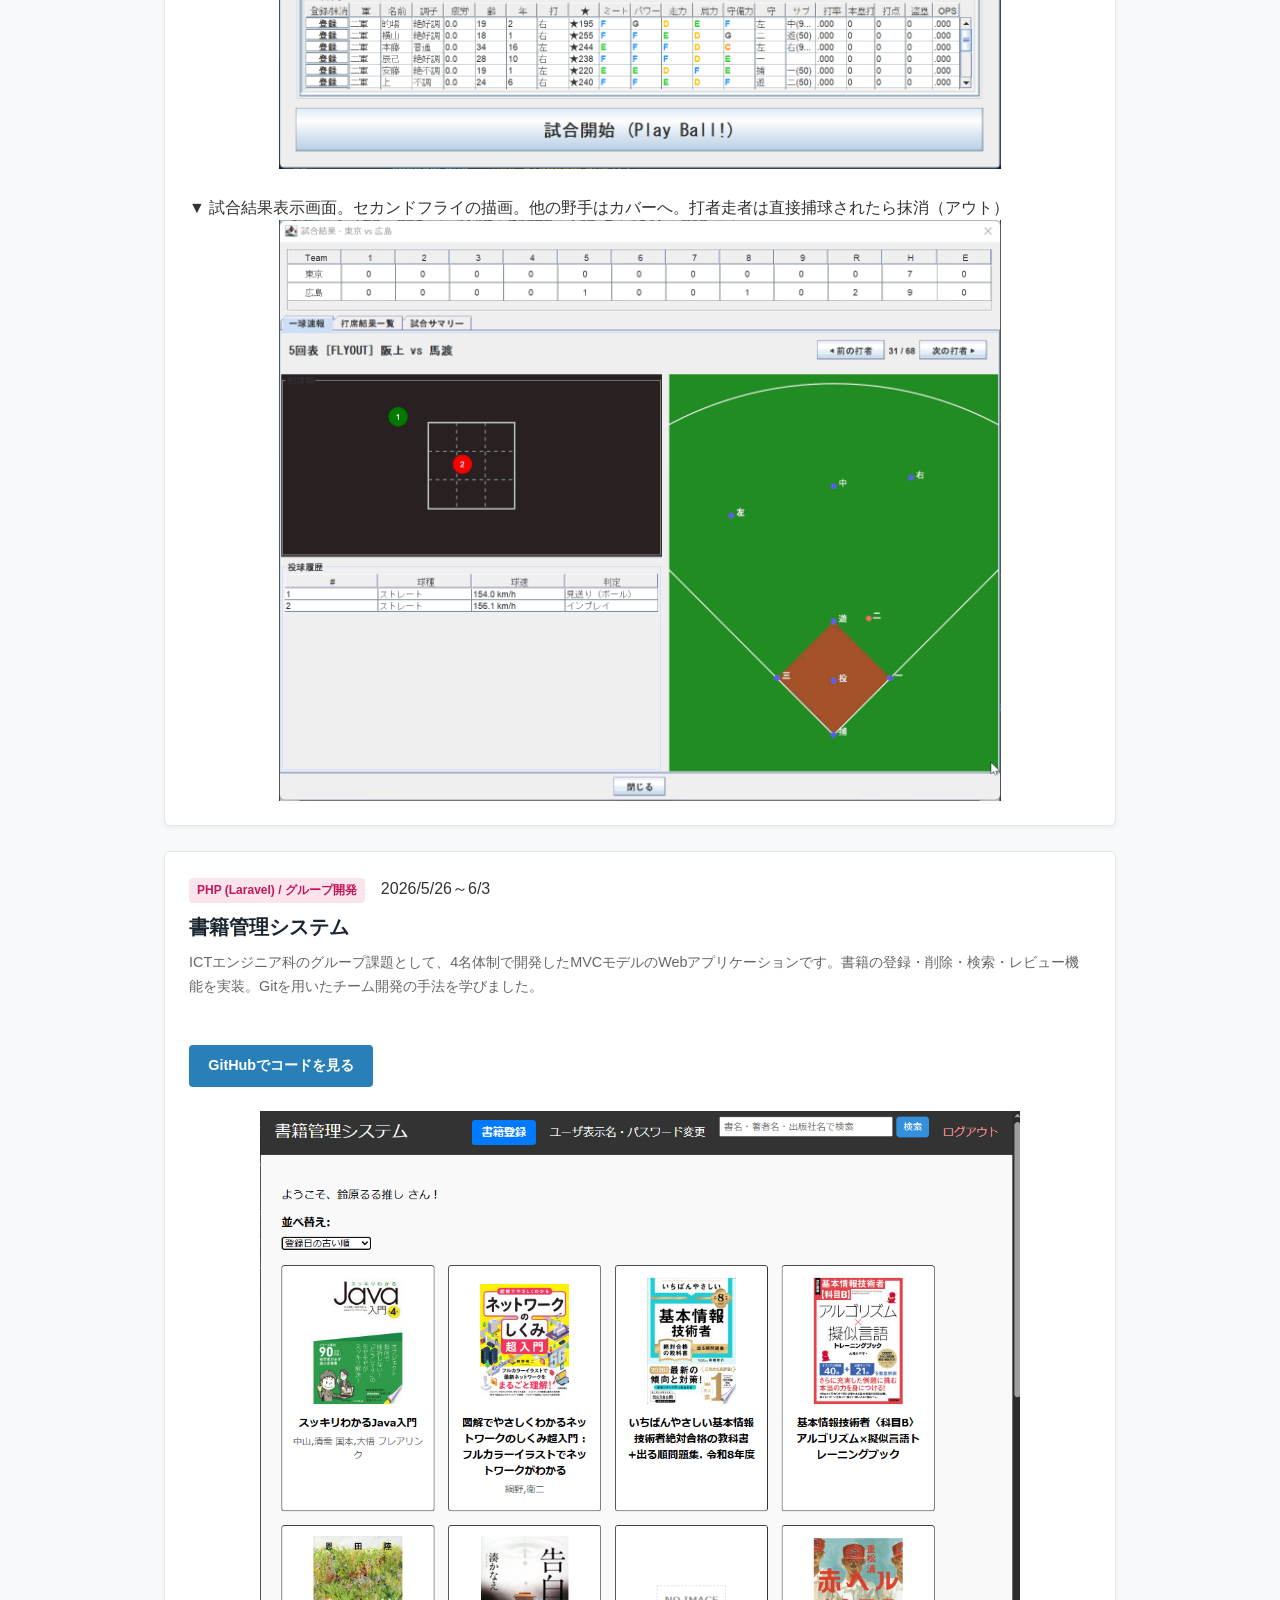
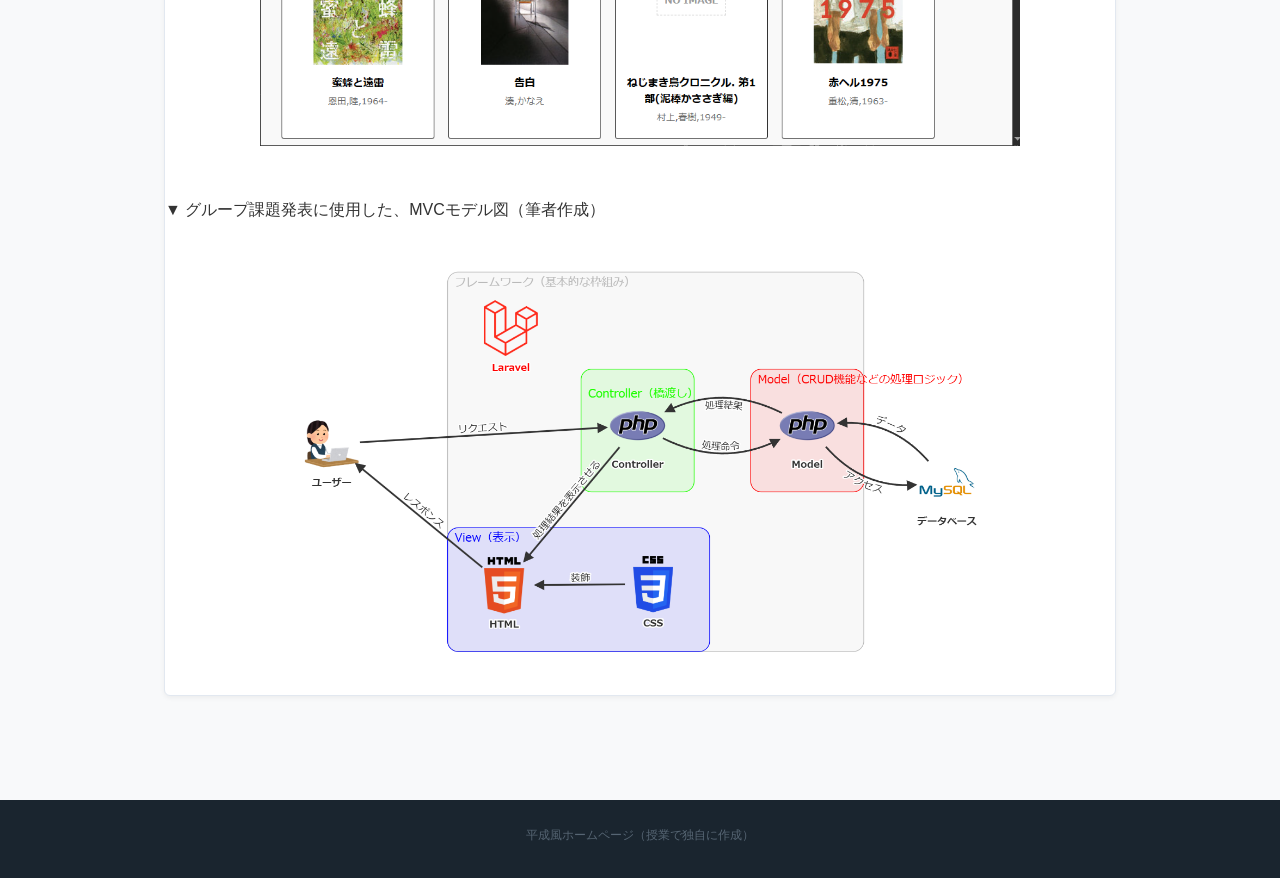
==== commit dce44067: "Googleアナリティクス" ====
--- a/index.html
+++ b/index.html
@@ -6,6 +6,17 @@
     <title>My Portfolio 2026</title>
     <link rel="stylesheet" href="style.css">
 </head>
+
+<!-- Google tag (gtag.js) -->
+<script async src="https://www.googletagmanager.com/gtag/js?id=G-MZVTZF2YV6"></script>
+<script>
+  window.dataLayer = window.dataLayer || [];
+  function gtag(){dataLayer.push(arguments);}
+  gtag('js', new Date());
+
+  gtag('config', 'G-MZVTZF2YV6');
+</script>
+
 <body>
 
     <header>
